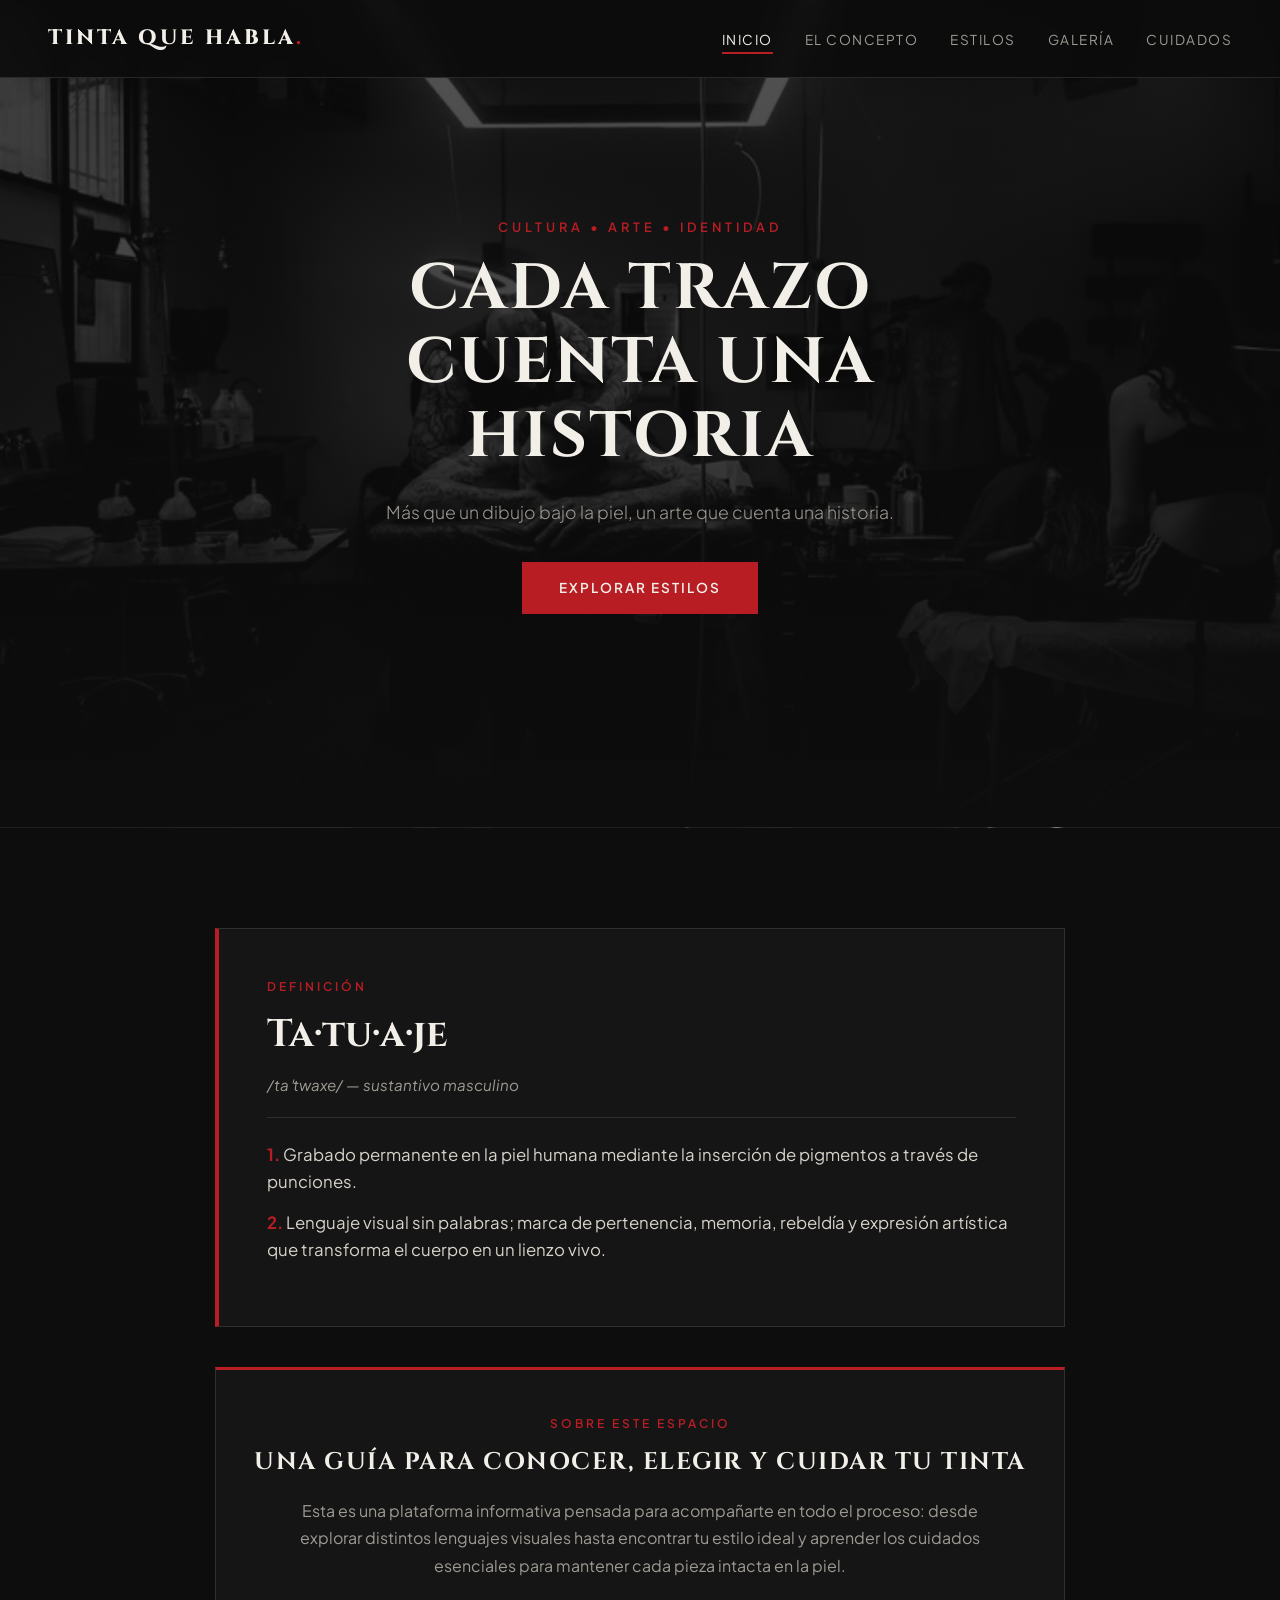
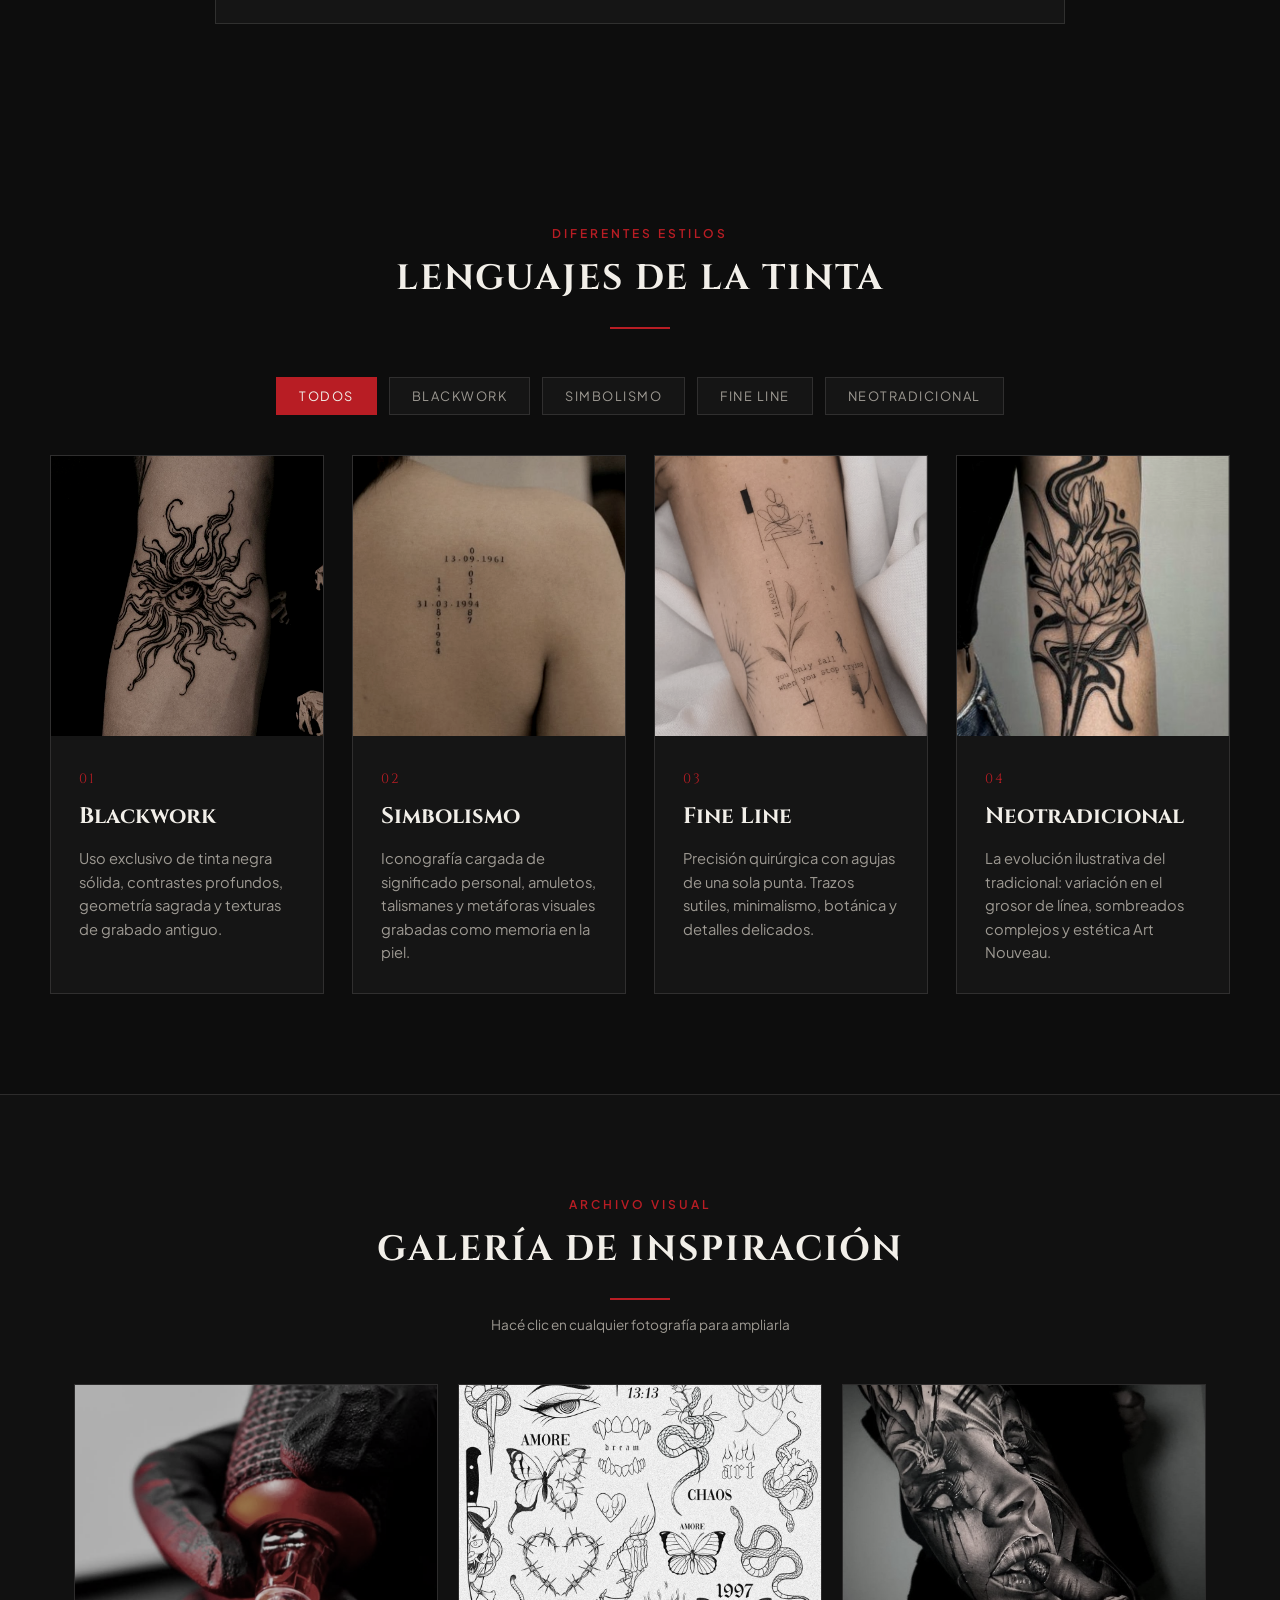
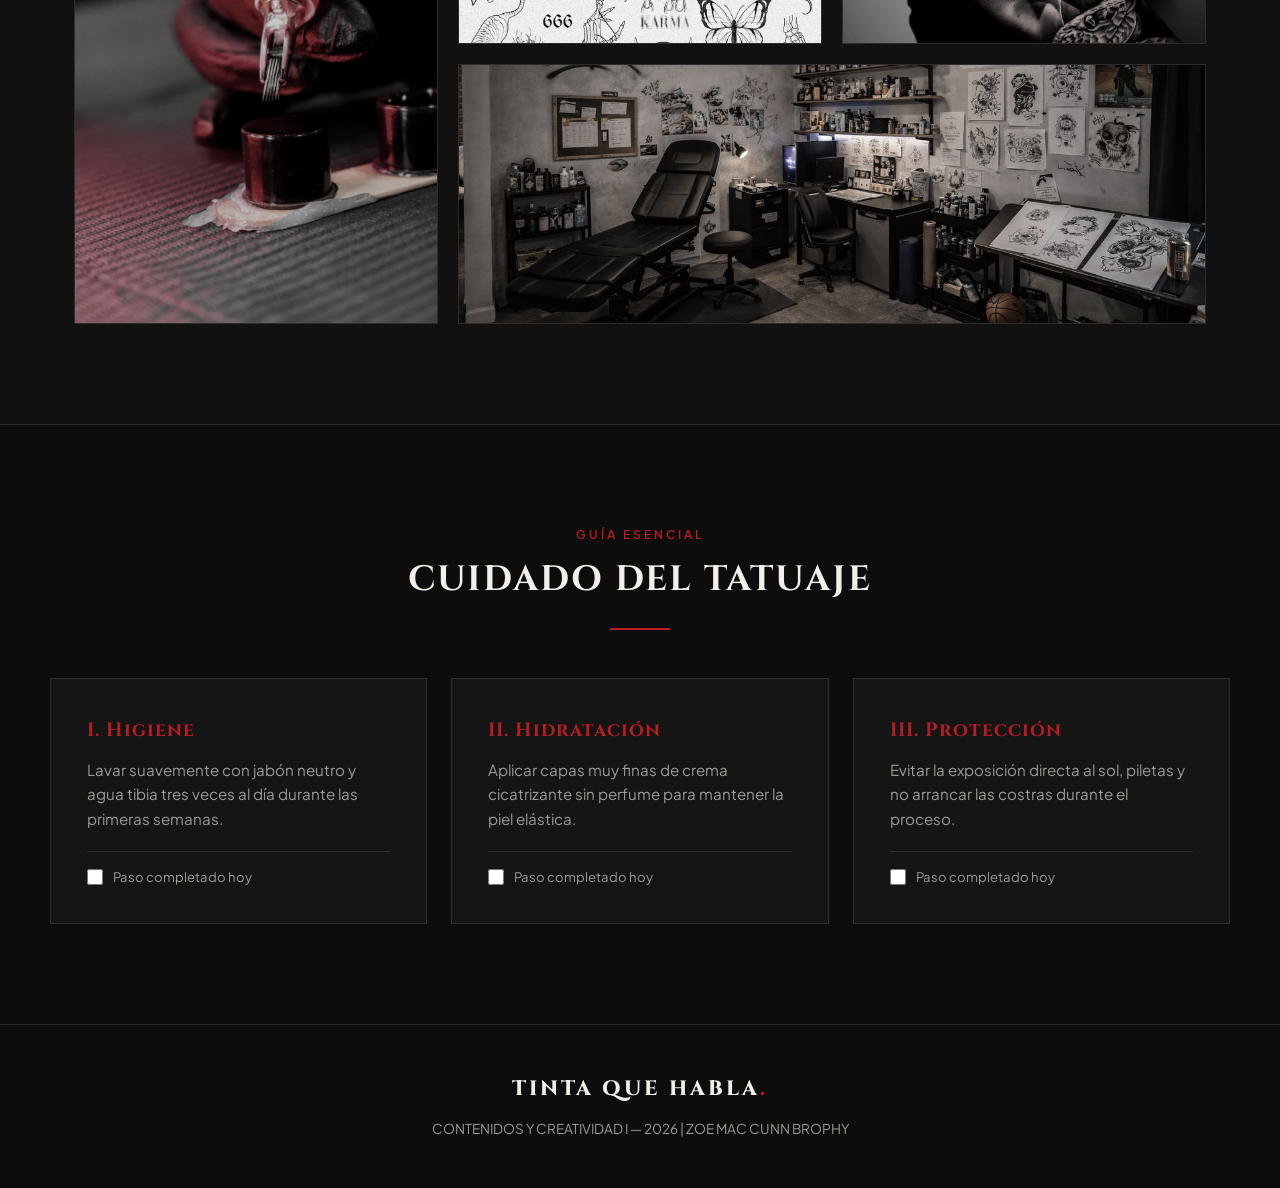
==== index.html @ 0b6b309a "Add files via upload" ====
<!DOCTYPE html>
<html lang="es">
<head>
    <meta charset="UTF-8">
    <meta name="viewport" content="width=device-width, initial-scale=1.0">
    <title>Tinta que Habla | Arte, Piel e Historia</title>
    <link rel="preconnect" href="https://fonts.googleapis.com">
    <link rel="preconnect" href="https://fonts.gstatic.com" crossorigin>
    <link href="https://fonts.googleapis.com/css2?family=Cinzel:wght@600;800&family=Plus+Jakarta+Sans:wght@300;400;600&display=swap" rel="stylesheet">
    <link rel="stylesheet" href="styles.css">
</head>
<body>

    <header class="navbar">
        <a href="#inicio" class="logo nav-trigger" data-target="all">TINTA QUE HABLA<span class="dot">.</span></a>
        
        <button class="menu-toggle" aria-label="Abrir menú de navegación" aria-expanded="false">
            <span></span>
            <span></span>
            <span></span>
        </button>

        <nav>
            <ul class="nav-links">
                <li><a href="#inicio" class="nav-trigger active" data-target="all">Inicio</a></li>
                <li><a href="#definicion" class="nav-trigger" data-target="definicion">El Concepto</a></li>
                <li><a href="#estilos" class="nav-trigger" data-target="estilos">Estilos</a></li>
                <li><a href="#galeria" class="nav-trigger" data-target="galeria">Galería</a></li>
                <li><a href="#cuidados" class="nav-trigger" data-target="cuidados">Cuidados</a></li>
            </ul>
        </nav>
    </header>

    <!-- HERO (Se muestra en Inicio / Vista General) -->
    <section id="inicio" class="hero view-section" data-section="inicio">
        <div class="hero-overlay"></div>
        <div class="hero-content">
            <span class="subtitle">CULTURA • ARTE • IDENTIDAD</span>
            <h1>CADA TRAZO CUENTA UNA HISTORIA</h1>
            <p>Más que un dibujo bajo la piel, un arte que cuenta una historia.</p>
            <a href="#estilos" class="btn-primary nav-trigger" data-target="estilos">Explorar Estilos</a>
        </div>
    </section>

    <!-- SECCIÓN 1: EL CONCEPTO -->
    <section id="definicion" class="container section-padding view-section" data-section="definicion">
        <div class="dictionary-card">
            <div class="dict-header">
                <span class="tag">DEFINICIÓN</span>
                <h2>Ta·tu·a·je</h2>
                <span class="phonetic">/taˈtwaxe/ — sustantivo masculino</span>
            </div>
            <div class="dict-body">
                <p><strong>1.</strong> Grabado permanente en la piel humana mediante la inserción de pigmentos a través de punciones.</p>
                <p><strong>2.</strong> Lenguaje visual sin palabras; marca de pertenencia, memoria, rebeldía y expresión artística que transforma el cuerpo en un lienzo vivo.</p>
            </div>
        </div>

        <div class="purpose-banner" style="margin-top: 40px;">
            <span class="tag">SOBRE ESTE ESPACIO</span>
            <h3>UNA GUÍA PARA CONOCER, ELEGIR Y CUIDAR TU TINTA</h3>
            <p>Esta es una plataforma informativa pensada para acompañarte en todo el proceso: desde explorar distintos lenguajes visuales hasta encontrar tu estilo ideal y aprender los cuidados esenciales para mantener cada pieza intacta en la piel.</p>
        </div>
    </section>

    <!-- SECCIÓN 2: ESTILOS -->
    <section id="estilos" class="container section-padding view-section" data-section="estilos">
        <div class="section-header">
            <span class="tag">DIFERENTES ESTILOS</span>
            <h2>LENGUAJES DE LA TINTA</h2>
            <div class="divider"></div>
        </div>

        <!-- Filtros interactivos de estilos -->
        <div class="filter-bar" role="tablist" aria-label="Filtrar estilos de tatuaje">
            <button class="filter-btn active" data-filter="all">Todos</button>
            <button class="filter-btn" data-filter="blackwork">Blackwork</button>
            <button class="filter-btn" data-filter="simbolismo">Simbolismo</button>
            <button class="filter-btn" data-filter="fineline">Fine Line</button>
            <button class="filter-btn" data-filter="neotradicional">Neotradicional</button>
        </div>

        <div class="styles-grid">
            <article class="style-card" data-category="blackwork">
                <div class="card-img">
                    <img src="img/blackwork.jpg" alt="Tatuaje Blackwork">
                </div>
                <div class="card-info">
                    <span class="number">01</span>
                    <h3>Blackwork</h3>
                    <p>Uso exclusivo de tinta negra sólida, contrastes profundos, geometría sagrada y texturas de grabado antiguo.</p>
                </div>
            </article>

            <article class="style-card" data-category="simbolismo">
                <div class="card-img">
                    <img src="img/simbolismos.jpg" alt="Tatuaje de Simbolismo">
                </div>
                <div class="card-info">
                    <span class="number">02</span>
                    <h3>Simbolismo</h3>
                    <p>Iconografía cargada de significado personal, amuletos, talismanes y metáforas visuales grabadas como memoria en la piel.</p>
                </div>
            </article>

            <article class="style-card" data-category="fineline">
                <div class="card-img">
                    <img src="img/fineline.jpg" alt="Tatuaje Fineline">
                </div>
                <div class="card-info">
                    <span class="number">03</span>
                    <h3>Fine Line</h3>
                    <p>Precisión quirúrgica con agujas de una sola punta. Trazos sutiles, minimalismo, botánica y detalles delicados.</p>
                </div>
            </article>

            <article class="style-card" data-category="neotradicional">
                <div class="card-img">
                    <img src="img/neotradicional.jpg" alt="Tatuaje Neotradicional">
                </div>
                <div class="card-info">
                    <span class="number">04</span>
                    <h3>Neotradicional</h3>
                    <p>La evolución ilustrativa del tradicional: variación en el grosor de línea, sombreados complejos y estética Art Nouveau.</p>
                </div>
            </article>
        </div>
    </section>

    <!-- SECCIÓN 3: GALERÍA -->
    <section id="galeria" class="gallery-section section-padding view-section" data-section="galeria">
        <div class="container">
            <div class="section-header">
                <span class="tag">ARCHIVO VISUAL</span>
                <h2>GALERÍA DE INSPIRACIÓN</h2>
                <div class="divider"></div>
                <p class="gallery-hint">Hacé clic en cualquier fotografía para ampliarla</p>
            </div>

            <div class="masonry-grid">
                <div class="gallery-item item-tall" data-caption="El ritual de la aguja — Precisión y concentración en sesión">
                    <img src="img/galeria1.jpg" alt="Proceso de tatuaje">
                    <div class="gallery-caption">El ritual de la aguja</div>
                </div>
                <div class="gallery-item" data-caption="Bocetos & Flash — Diseño previo antes de pasar a la piel">
                    <img src="img/galeria2.jpg" alt="Diseño flash">
                    <div class="gallery-caption">Bocetos & Flash</div>
                </div>
                <div class="gallery-item" data-caption="Sombras y contraste — Volumen y textura en tinta negra">
                    <img src="img/galeria3.jpg" alt="Arte en piel">
                    <div class="gallery-caption">Sombras y contraste</div>
                </div>
                <div class="gallery-item item-wide" data-caption="El estudio como taller — Espacio creativo e higiene profesional">
                    <img src="img/galeria4.jpg" alt="Estudio de tatuajes">
                    <div class="gallery-caption">El estudio como taller</div>
                </div>
            </div>
        </div>
    </section>

    <!-- SECCIÓN 4: CUIDADOS -->
    <section id="cuidados" class="container section-padding view-section" data-section="cuidados">
        <div class="section-header">
            <span class="tag">GUÍA ESENCIAL</span>
            <h2>CUIDADO DEL TATUAJE</h2>
            <div class="divider"></div>
        </div>
        <div class="care-grid">
            <div class="care-step">
                <h4>I. Higiene</h4>
                <p>Lavar suavemente con jabón neutro y agua tibia tres veces al día durante las primeras semanas.</p>
                <label class="care-check">
                    <input type="checkbox"> <span>Paso completado hoy</span>
                </label>
            </div>
            <div class="care-step">
                <h4>II. Hidratación</h4>
                <p>Aplicar capas muy finas de crema cicatrizante sin perfume para mantener la piel elástica.</p>
                <label class="care-check">
                    <input type="checkbox"> <span>Paso completado hoy</span>
                </label>
            </div>
            <div class="care-step">
                <h4>III. Protección</h4>
                <p>Evitar la exposición directa al sol, piletas y no arrancar las costras durante el proceso.</p>
                <label class="care-check">
                    <input type="checkbox"> <span>Paso completado hoy</span>
                </label>
            </div>
        </div>
    </section>

    <!-- LIGHTBOX MODAL PARA GALERÍA -->
    <div id="lightbox" class="lightbox" aria-hidden="true">
        <button class="lightbox-close" aria-label="Cerrar imagen">&times;</button>
        <img id="lightbox-img" src="" alt="">
        <p id="lightbox-caption"></p>
    </div>

    <footer>
        <div class="container footer-content">
            <div class="logo">TINTA QUE HABLA<span class="dot">.</span></div>
            <p>CONTENIDOS Y CREATIVIDAD I — 2026 | ZOE MAC CUNN BROPHY</p>
        </div>
    </footer>

    <script>
        // 1. NAVEGACIÓN INTERACTIVA POR SECCIÓN (BOTONES DE ARRIBA)
        const navTriggers = document.querySelectorAll('.nav-trigger');
        const sections = document.querySelectorAll('.view-section');
        const navLinksList = document.querySelector('.nav-links');
        const menuToggle = document.querySelector('.menu-toggle');

        function activateView(target) {
            // Actualizar estado activo en enlaces del menú
            navTriggers.forEach(link => {
                if (link.closest('.nav-links')) {
                    link.classList.toggle('active', link.dataset.target === target);
                }
            });

            // Mostrar todas las secciones (Inicio) o aislar la sección elegida
            sections.forEach(sec => {
                const secName = sec.dataset.section;
                if (target === 'all') {
                    sec.classList.remove('section-hidden');
                    sec.classList.remove('single-view-mode');
                } else {
                    if (secName === target) {
                        sec.classList.remove('section-hidden');
                        sec.classList.add('single-view-mode');
                    } else {
                        sec.classList.add('section-hidden');
                        sec.classList.remove('single-view-mode');
                    }
                }
            });

            // Cerrar menú móvil si estaba abierto y subir suavemente al inicio
            navLinksList.classList.remove('open');
            menuToggle.setAttribute('aria-expanded', 'false');
            window.scrollTo({ top: 0, behavior: 'smooth' });
        }

        navTriggers.forEach(trigger => {
            trigger.addEventListener('click', (e) => {
                e.preventDefault();
                const target = trigger.dataset.target;
                activateView(target);
            });
        });

        // Menú hamburguesa para celulares (9:16)
        menuToggle.addEventListener('click', () => {
            const isOpen = navLinksList.classList.toggle('open');
            menuToggle.setAttribute('aria-expanded', isOpen);
        });

        // 2. FILTRO INTERACTIVO EN SECCIÓN ESTILOS
        const filterBtns = document.querySelectorAll('.filter-btn');
        const styleCards = document.querySelectorAll('.style-card');

        filterBtns.forEach(btn => {
            btn.addEventListener('click', () => {
                filterBtns.forEach(b => b.classList.remove('active'));
                btn.classList.add('active');
                const filter = btn.dataset.filter;

                styleCards.forEach(card => {
                    if (filter === 'all' || card.dataset.category === filter) {
                        card.style.display = 'block';
                    } else {
                        card.style.display = 'none';
                    }
                });
            });
        });

        // 3. LIGHTBOX INTERACTIVO EN GALERÍA
        const lightbox = document.getElementById('lightbox');
        const lightboxImg = document.getElementById('lightbox-img');
        const lightboxCaption = document.getElementById('lightbox-caption');
        const galleryItems = document.querySelectorAll('.gallery-item');

        galleryItems.forEach(item => {
            item.addEventListener('click', () => {
                const img = item.querySelector('img');
                lightboxImg.src = img.src;
                lightboxImg.alt = img.alt;
                lightboxCaption.textContent = item.dataset.caption;
                lightbox.classList.add('open');
                lightbox.setAttribute('aria-hidden', 'false');
            });
        });

        lightbox.addEventListener('click', (e) => {
            if (e.target !== lightboxImg) {
                lightbox.classList.remove('open');
                lightbox.setAttribute('aria-hidden', 'true');
            }
        });
    </script>
</body>
</html>
---- styles.css ----
:root {
    --bg-main: #0D0D0D;
    --bg-card: #151515;
    --bg-elevated: #1C1C1C;
    --text-primary: #F2EFE9;
    --text-muted: #9E9A93;
    --accent-red: #B81D24;
    --accent-red-hover: #D9232B;
    --border-subtle: rgba(242, 239, 233, 0.12);
    --font-display: 'Cinzel', serif;
    --font-body: 'Plus Jakarta Sans', sans-serif;
}

* {
    margin: 0;
    padding: 0;
    box-sizing: border-box;
}

html {
    scroll-behavior: smooth;
}

body {
    background-color: var(--bg-main);
    color: var(--text-primary);
    font-family: var(--font-body);
    line-height: 1.6;
    overflow-x: hidden;
    min-height: 100vh;
    display: flex;
    flex-direction: column;
}

.container {
    width: 100%;
    max-width: 1180px;
    margin: 0 auto;
    padding: 0 24px;
}

.section-padding {
    padding: 100px 0;
}

/* VISTAS INTERACTIVAS AL TOCAR BOTONES DE ARRIBA */
.section-hidden {
    display: none !important;
}

.single-view-mode {
    padding-top: 150px;
    min-height: calc(100vh - 130px);
    animation: fadeInSection 0.4s ease forwards;
}

@keyframes fadeInSection {
    from {
        opacity: 0;
        transform: translateY(14px);
    }
    to {
        opacity: 1;
        transform: translateY(0);
    }
}

/* NAVBAR */
.navbar {
    position: fixed;
    top: 0;
    width: 100%;
    padding: 22px 48px;
    display: flex;
    justify-content: space-between;
    align-items: center;
    background: rgba(13, 13, 13, 0.92);
    backdrop-filter: blur(12px);
    border-bottom: 1px solid var(--border-subtle);
    z-index: 1000;
}

.logo {
    font-family: var(--font-display);
    font-size: 1.3rem;
    font-weight: 800;
    letter-spacing: 3px;
    color: var(--text-primary);
    text-decoration: none;
}

.logo .dot {
    color: var(--accent-red);
}

.nav-links {
    list-style: none;
    display: flex;
    gap: 32px;
}

.nav-links a {
    position: relative;
    text-decoration: none;
    color: var(--text-muted);
    font-size: 0.85rem;
    text-transform: uppercase;
    letter-spacing: 1.5px;
    padding-bottom: 6px;
    transition: color 0.3s ease;
}

.nav-links a::after {
    content: '';
    position: absolute;
    left: 0;
    bottom: 0;
    width: 0%;
    height: 2px;
    background-color: var(--accent-red);
    transition: width 0.3s ease;
}

.nav-links a:hover,
.nav-links a.active {
    color: var(--text-primary);
}

.nav-links a.active::after,
.nav-links a:hover::after {
    width: 100%;
}

.menu-toggle {
    display: none;
    flex-direction: column;
    gap: 5px;
    background: transparent;
    border: none;
    cursor: pointer;
}

.menu-toggle span {
    width: 24px;
    height: 2px;
    background-color: var(--text-primary);
}

/* HERO */
.hero {
    position: relative;
    height: 92vh;
    min-height: 600px;
    display: flex;
    align-items: center;
    justify-content: center;
    text-align: center;
    background-image: url('img/portada.jpg');
    background-size: cover;
    background-position: center;
    border-bottom: 1px solid var(--border-subtle);
}

.hero-overlay {
    position: absolute;
    inset: 0;
    background: linear-gradient(
        to bottom,
        rgba(13, 13, 13, 0.7) 0%,
        rgba(13, 13, 13, 0.82) 60%,
        #0D0D0D 100%
    );
}

.hero-content {
    position: relative;
    z-index: 2;
    max-width: 800px;
    padding: 0 20px;
}

.subtitle {
    display: inline-block;
    font-size: 0.8rem;
    letter-spacing: 4px;
    color: var(--accent-red);
    font-weight: 600;
    margin-bottom: 16px;
}

.hero h1 {
    font-family: var(--font-display);
    font-size: clamp(2.2rem, 5vw, 4.4rem);
    line-height: 1.15;
    letter-spacing: 2px;
    margin-bottom: 24px;
    color: var(--text-primary);
}

.hero p {
    font-size: 1.1rem;
    color: var(--text-muted);
    max-width: 600px;
    margin: 0 auto 36px;
    font-weight: 300;
}

.btn-primary {
    display: inline-block;
    padding: 14px 36px;
    background-color: var(--accent-red);
    color: var(--text-primary);
    text-decoration: none;
    text-transform: uppercase;
    font-size: 0.85rem;
    font-weight: 600;
    letter-spacing: 2px;
    border: 1px solid var(--accent-red);
    transition: all 0.3s ease;
}

.btn-primary:hover {
    background-color: transparent;
    border-color: var(--text-primary);
}

/* ENCABEZADOS DE SECCIÓN */
.section-header {
    text-align: center;
    margin-bottom: 48px;
}

.tag {
    display: block;
    font-size: 0.75rem;
    letter-spacing: 3px;
    color: var(--accent-red);
    font-weight: 600;
    margin-bottom: 8px;
}

.section-header h2 {
    font-family: var(--font-display);
    font-size: clamp(1.7rem, 3vw, 2.2rem);
    letter-spacing: 2px;
}

.divider {
    width: 60px;
    height: 2px;
    background-color: var(--accent-red);
    margin: 20px auto 0;
}

/* DICCIONARIO & BANNER */
.dictionary-card {
    background-color: var(--bg-card);
    border: 1px solid var(--border-subtle);
    border-left: 4px solid var(--accent-red);
    padding: 48px;
    max-width: 850px;
    margin: 0 auto;
}

.dict-header {
    border-bottom: 1px solid var(--border-subtle);
    padding-bottom: 20px;
    margin-bottom: 24px;
}

.dict-header h2 {
    font-family: var(--font-display);
    font-size: 2.4rem;
    margin: 6px 0;
}

.phonetic {
    color: var(--text-muted);
    font-style: italic;
    font-size: 0.95rem;
}

.dict-body p {
    margin-bottom: 14px;
    font-size: 1.05rem;
    color: #D6D2C9;
}

.dict-body strong {
    color: var(--accent-red);
}

.purpose-banner {
    background-color: var(--bg-card);
    border: 1px solid var(--border-subtle);
    border-top: 3px solid var(--accent-red);
    padding: 44px 36px;
    max-width: 850px;
    margin: 0 auto;
    text-align: center;
}

.purpose-banner h3 {
    font-family: var(--font-display);
    font-size: 1.5rem;
    letter-spacing: 1.5px;
    margin: 10px 0 16px;
    color: var(--text-primary);
}

.purpose-banner p {
    color: var(--text-muted);
    font-size: 1rem;
    max-width: 680px;
    margin: 0 auto;
    line-height: 1.7;
}

/* FILTROS DE ESTILOS */
.filter-bar {
    display: flex;
    justify-content: center;
    flex-wrap: wrap;
    gap: 12px;
    margin-bottom: 40px;
}

.filter-btn {
    background: var(--bg-card);
    color: var(--text-muted);
    border: 1px solid var(--border-subtle);
    padding: 10px 22px;
    font-family: var(--font-body);
    font-size: 0.8rem;
    text-transform: uppercase;
    letter-spacing: 1.5px;
    cursor: pointer;
    transition: all 0.3s ease;
}

.filter-btn:hover,
.filter-btn.active {
    background: var(--accent-red);
    color: var(--text-primary);
    border-color: var(--accent-red);
}

/* ESTILOS GRID */
.styles-grid {
    display: grid;
    grid-template-columns: repeat(auto-fit, minmax(260px, 1fr));
    gap: 28px;
}

.style-card {
    background-color: var(--bg-card);
    border: 1px solid var(--border-subtle);
    transition: transform 0.35s ease, border-color 0.35s ease;
    overflow: hidden;
}

.style-card:hover {
    transform: translateY(-6px);
    border-color: var(--accent-red);
}

.card-img {
    height: 280px;
    overflow: hidden;
}

.card-img img {
    width: 100%;
    height: 100%;
    object-fit: cover;
    filter: grayscale(40%) contrast(110%);
    transition: transform 0.5s ease, filter 0.5s ease;
}

.style-card:hover .card-img img {
    transform: scale(1.06);
    filter: grayscale(0%) contrast(105%);
}

.card-info {
    padding: 28px;
}

.card-info .number {
    font-family: var(--font-display);
    font-size: 0.85rem;
    color: var(--accent-red);
    letter-spacing: 2px;
}

.card-info h3 {
    font-family: var(--font-display);
    font-size: 1.4rem;
    margin: 8px 0 12px;
}

.card-info p {
    color: var(--text-muted);
    font-size: 0.92rem;
}

/* GALERÍA */
.gallery-section {
    background-color: #111111;
    border-top: 1px solid var(--border-subtle);
    border-bottom: 1px solid var(--border-subtle);
}

.gallery-hint {
    color: var(--text-muted);
    font-size: 0.85rem;
    margin-top: 14px;
}

.masonry-grid {
    display: grid;
    grid-template-columns: repeat(3, 1fr);
    grid-auto-rows: 260px;
    gap: 20px;
}

.gallery-item {
    position: relative;
    overflow: hidden;
    border: 1px solid var(--border-subtle);
    cursor: pointer;
}

.item-tall {
    grid-row: span 2;
}

.item-wide {
    grid-column: span 2;
}

.gallery-item img {
    width: 100%;
    height: 100%;
    object-fit: cover;
    filter: grayscale(60%);
    transition: all 0.5s ease;
}

.gallery-item:hover img {
    filter: grayscale(0%);
    transform: scale(1.04);
}

.gallery-caption {
    position: absolute;
    bottom: 0;
    left: 0;
    right: 0;
    padding: 16px 20px;
    background: linear-gradient(to top, rgba(0, 0, 0, 0.9), transparent);
    font-size: 0.85rem;
    letter-spacing: 1px;
    text-transform: uppercase;
    opacity: 0;
    transition: opacity 0.3s ease;
}

.gallery-item:hover .gallery-caption {
    opacity: 1;
}

/* LIGHTBOX */
.lightbox {
    position: fixed;
    inset: 0;
    background: rgba(0, 0, 0, 0.92);
    display: none;
    flex-direction: column;
    align-items: center;
    justify-content: center;
    z-index: 2000;
    padding: 24px;
}

.lightbox.open {
    display: flex;
}

.lightbox img {
    max-width: 90vw;
    max-height: 75vh;
    border: 1px solid var(--border-subtle);
    margin-bottom: 16px;
}

.lightbox p {
    color: var(--text-primary);
    font-size: 0.95rem;
    letter-spacing: 1px;
    text-align: center;
}

.lightbox-close {
    position: absolute;
    top: 24px;
    right: 36px;
    background: none;
    border: none;
    color: var(--text-primary);
    font-size: 2.5rem;
    cursor: pointer;
}

/* CUIDADOS */
.care-grid {
    display: grid;
    grid-template-columns: repeat(auto-fit, minmax(280px, 1fr));
    gap: 24px;
}

.care-step {
    background-color: var(--bg-card);
    border: 1px solid var(--border-subtle);
    padding: 36px;
    display: flex;
    flex-direction: column;
    justify-content: space-between;
}

.care-step h4 {
    font-family: var(--font-display);
    color: var(--accent-red);
    font-size: 1.2rem;
    margin-bottom: 12px;
    letter-spacing: 1px;
}

.care-step p {
    color: var(--text-muted);
    font-size: 0.95rem;
    margin-bottom: 20px;
}

.care-check {
    display: flex;
    align-items: center;
    gap: 10px;
    font-size: 0.82rem;
    color: var(--text-muted);
    cursor: pointer;
    border-top: 1px solid var(--border-subtle);
    padding-top: 14px;
}

.care-check input {
    accent-color: var(--accent-red);
    width: 16px;
    height: 16px;
}

footer {
    margin-top: auto;
    padding: 48px 0;
    border-top: 1px solid var(--border-subtle);
    text-align: center;
}

.footer-content p {
    color: var(--text-muted);
    font-size: 0.85rem;
    margin-top: 12px;
}

/* =========================================================
   ADAPTACIÓN DE RESOLUCIONES Y ASPECT RATIOS (CLASE 06)
   ========================================================= */

/* 1. Pantallas UltraWide / 21:9 (2560x1080) */
@media (min-width: 1921px) {
    .container {
        max-width: 1520px;
    }
    .styles-grid {
        grid-template-columns: repeat(4, 1fr);
    }
}

/* 2. Escritorio estándar / 16:9 y 16:10 (1280px - 1920px) */
@media (min-width: 1025px) and (max-width: 1920px) {
    .container {
        max-width: 1180px;
    }
}

/* 3. Tablets / Monitores 4:3 (769px - 1024px) */
@media (max-width: 1024px) {
    .navbar {
        padding: 20px 28px;
    }
    .masonry-grid {
        grid-template-columns: repeat(2, 1fr);
        grid-auto-rows: 230px;
    }
    .item-wide {
        grid-column: span 2;
    }
}

/* 4. Smartphones / 9:16 (hasta 768px) */
@media (max-width: 768px) {
    .navbar {
        padding: 18px 24px;
    }
    .menu-toggle {
        display: flex;
    }
    .nav-links {
        display: none;
        position: absolute;
        top: 100%;
        left: 0;
        width: 100%;
        flex-direction: column;
        background: #0D0D0D;
        border-bottom: 1px solid var(--border-subtle);
        padding: 20px 24px;
        gap: 18px;
    }
    .nav-links.open {
        display: flex;
    }
    .masonry-grid {
        grid-template-columns: 1fr;
        grid-auto-rows: 240px;
    }
    .item-tall, .item-wide {
        grid-row: span 1;
        grid-column: span 1;
    }
    .dictionary-card, .purpose-banner {
        padding: 28px 22px;
    }
    .single-view-mode {
        padding-top: 115px;
    }
}

/* 5. Smartphones compactos / 375x667 */
@media (max-width: 480px) {
    .logo {
        font-size: 1.05rem;
        letter-spacing: 2px;
    }
    .hero {
        height: 85vh;
        min-height: 520px;
    }
    .btn-primary {
        width: 100%;
        text-align: center;
    }
}
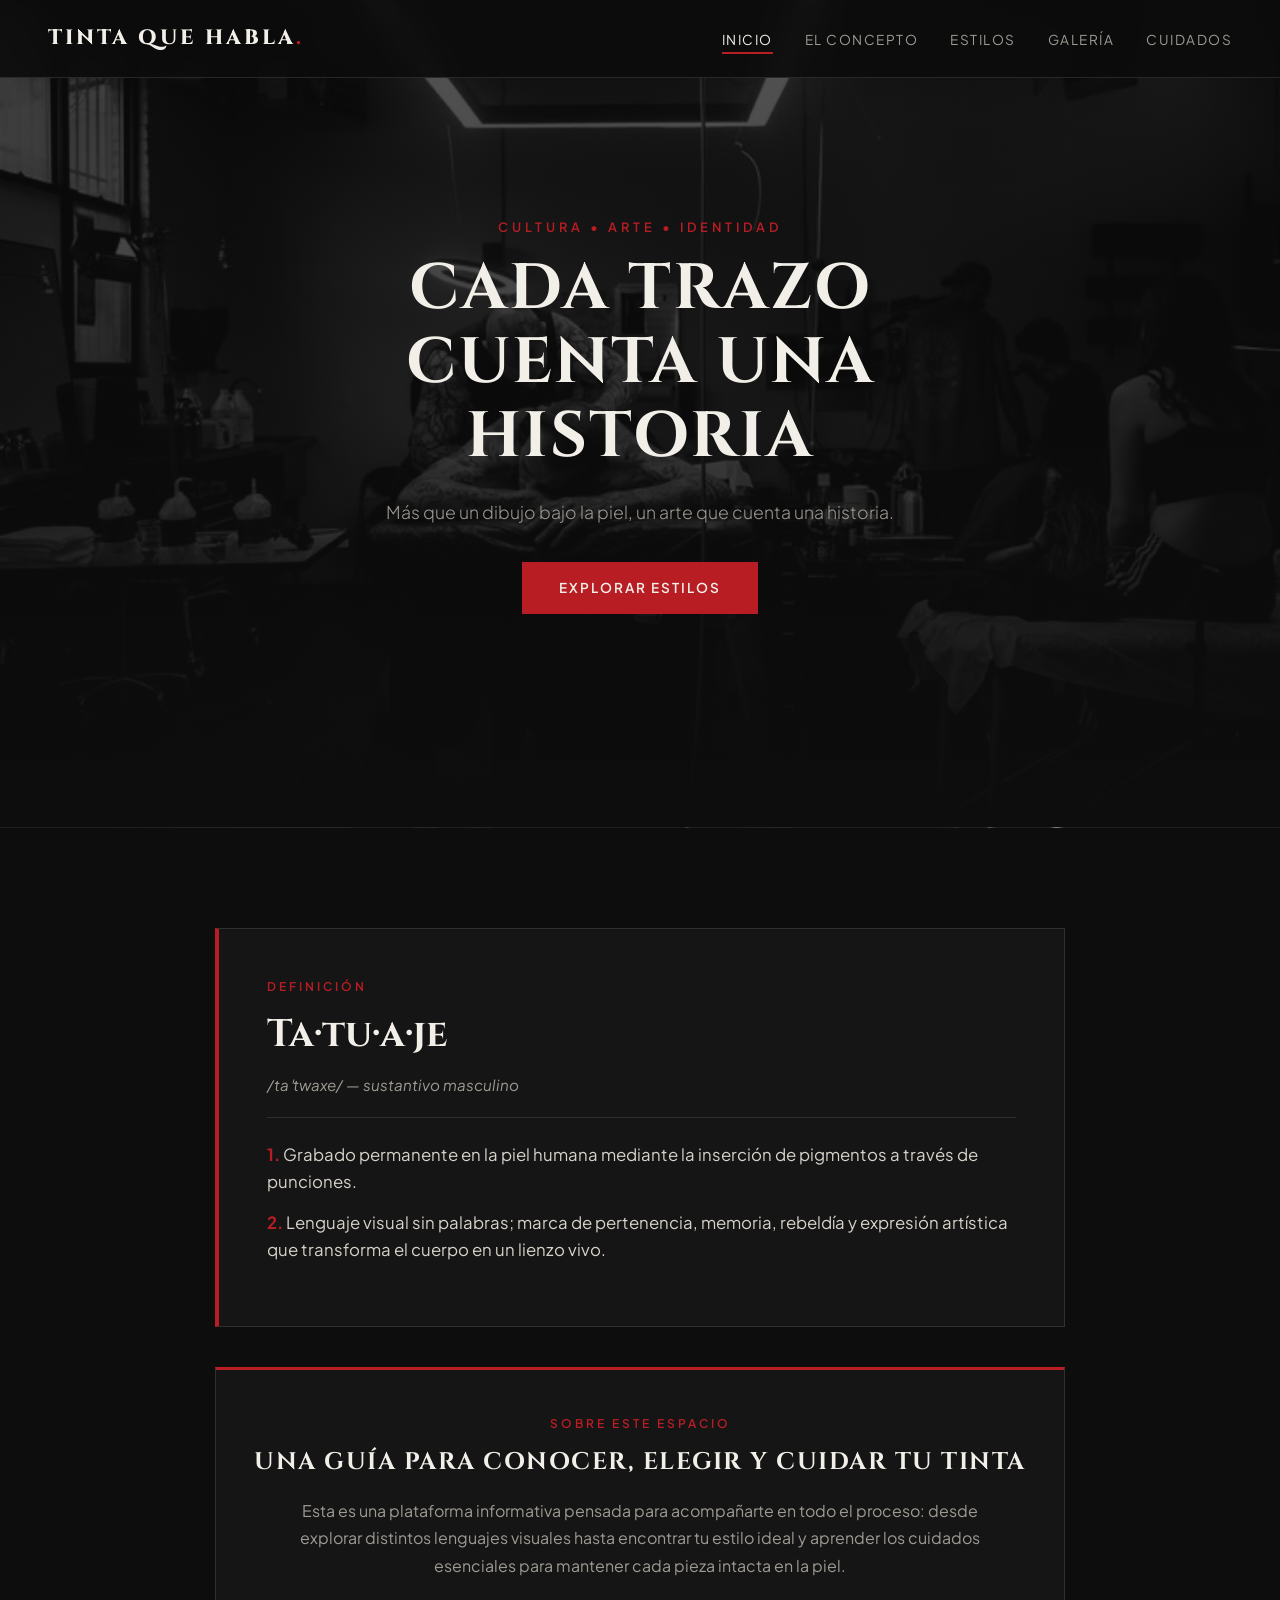
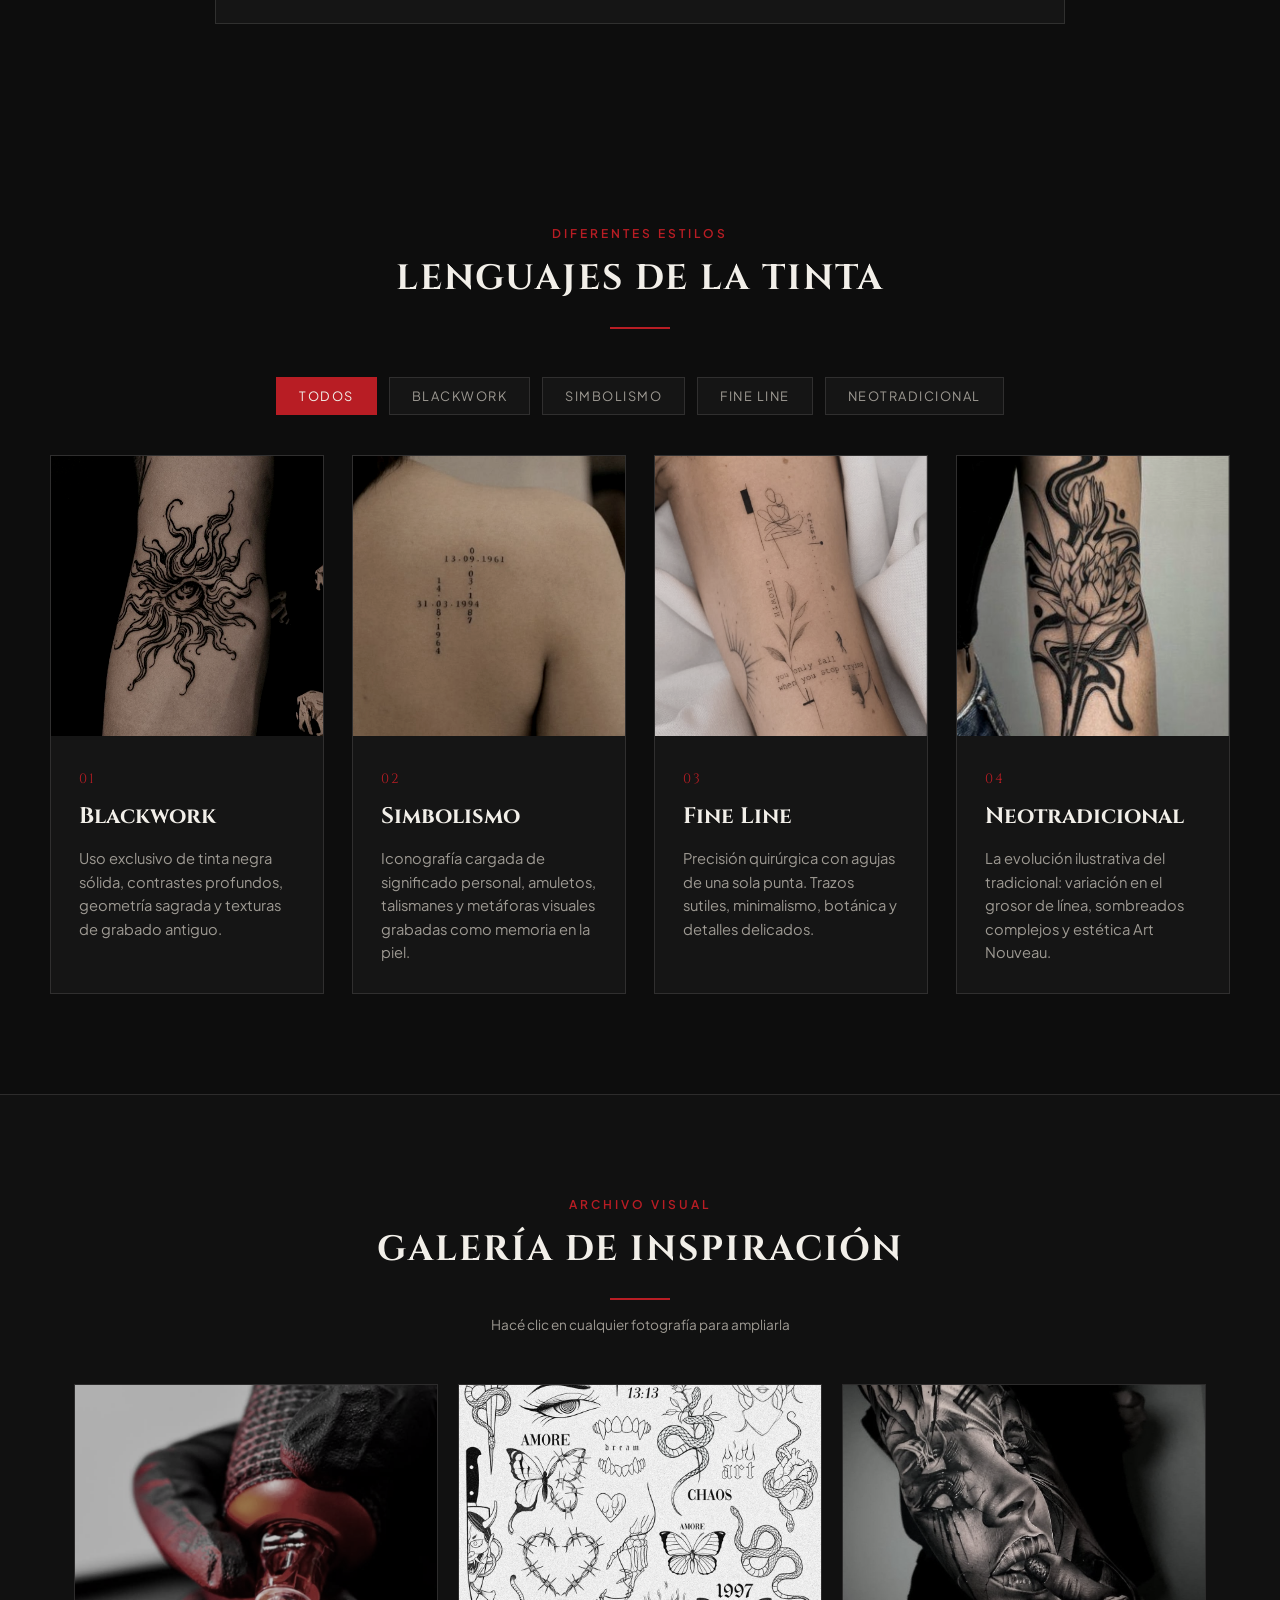
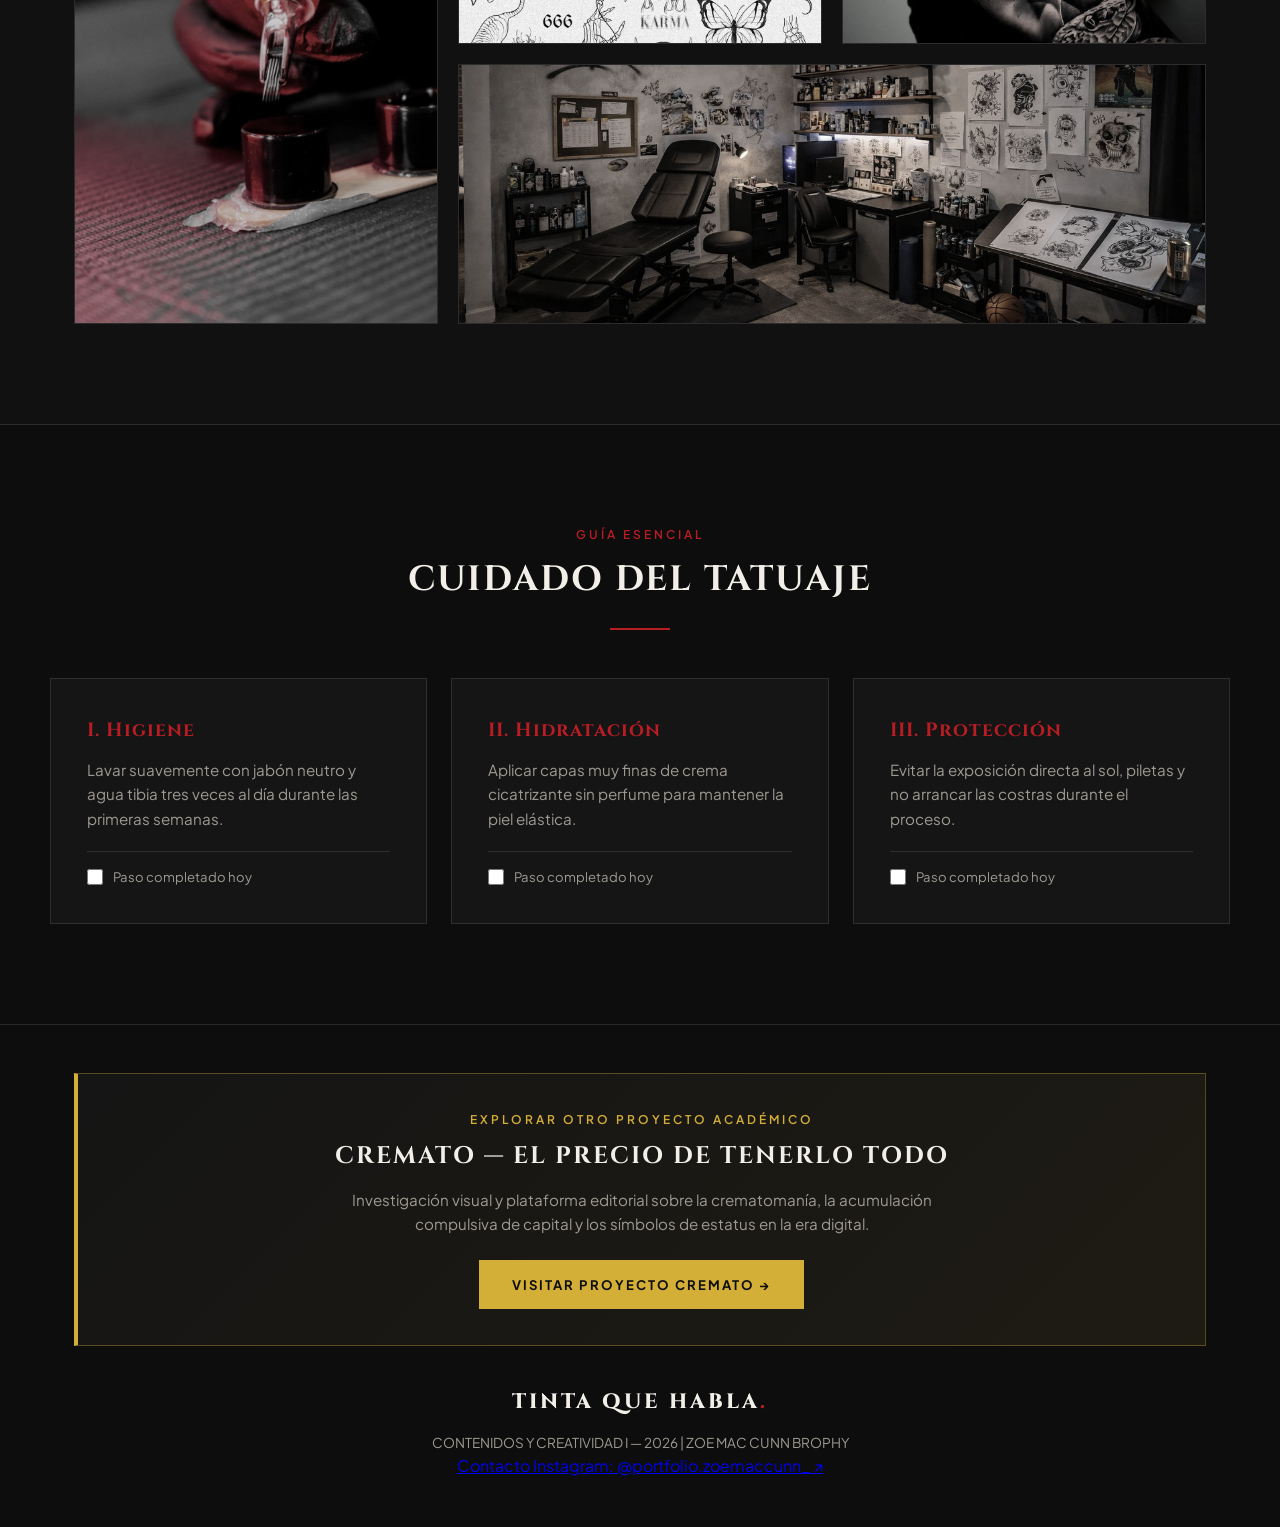
==== commit bba5e018: "Add files via upload" ====
--- a/index.html
+++ b/index.html
@@ -197,10 +197,19 @@
         <p id="lightbox-caption"></p>
     </div>
 
-    <footer>
-        <div class="container footer-content">
-            <div class="logo">TINTA QUE HABLA<span class="dot">.</span></div>
-            <p>CONTENIDOS Y CREATIVIDAD I — 2026 | ZOE MAC CUNN BROPHY</p>
+    <footer class="cross-project-footer">
+        <div class="container">
+            <div class="next-project-banner">
+                <span class="tag">EXPLORAR OTRO PROYECTO ACADÉMICO</span>
+                <h3>CREMATO — EL PRECIO DE TENERLO TODO</h3>
+                <p>Investigación visual y plataforma editorial sobre la crematomanía, la acumulación compulsiva de capital y los símbolos de estatus en la era digital.</p>
+                <a href="crematomania.html" class="btn-cremato">Visitar Proyecto CREMATO &rarr;</a>
+            </div>
+            <div class="footer-content">
+                <div class="logo">TINTA QUE HABLA<span class="dot">.</span></div>
+                <p>CONTENIDOS Y CREATIVIDAD I — 2026 | ZOE MAC CUNN BROPHY</p>
+                <a href="https://www.instagram.com/portfolio.zoemaccunn_?bqrl=MTEydDMzYXptZm1nMg%3D%3D&utm_source=qr" target="_blank" rel="noopener noreferrer" class="footer-ig-link">Contacto Instagram: @portfolio.zoemaccunn_ &nearr;</a>
+            </div>
         </div>
     </footer>
 
--- a/styles.css
+++ b/styles.css
@@ -660,4 +660,51 @@
         width: 100%;
         text-align: center;
     }
+}
+/* CONEXIÓN A SEGUNDO PROYECTO EN FOOTER */
+.next-project-banner {
+    background: linear-gradient(135deg, #151515 0%, #1E1B13 100%);
+    border: 1px solid rgba(212, 175, 55, 0.35);
+    border-left: 4px solid #D4AF37;
+    padding: 36px 32px;
+    margin-bottom: 40px;
+    text-align: center;
+}
+
+.next-project-banner .tag {
+    color: #D4AF37;
+}
+
+.next-project-banner h3 {
+    font-family: var(--font-display);
+    font-size: 1.5rem;
+    letter-spacing: 2px;
+    margin: 8px 0 12px;
+    color: #F2EFE9;
+}
+
+.next-project-banner p {
+    color: #9E9A93;
+    max-width: 640px;
+    margin: 0 auto 24px;
+    font-size: 0.95rem;
+}
+
+.btn-cremato {
+    display: inline-block;
+    padding: 13px 32px;
+    background-color: #D4AF37;
+    color: #0D0D0D;
+    text-decoration: none;
+    text-transform: uppercase;
+    font-size: 0.82rem;
+    font-weight: 700;
+    letter-spacing: 2px;
+    border: 1px solid #D4AF37;
+    transition: all 0.3s ease;
+}
+
+.btn-cremato:hover {
+    background-color: transparent;
+    color: #D4AF37;
 }
